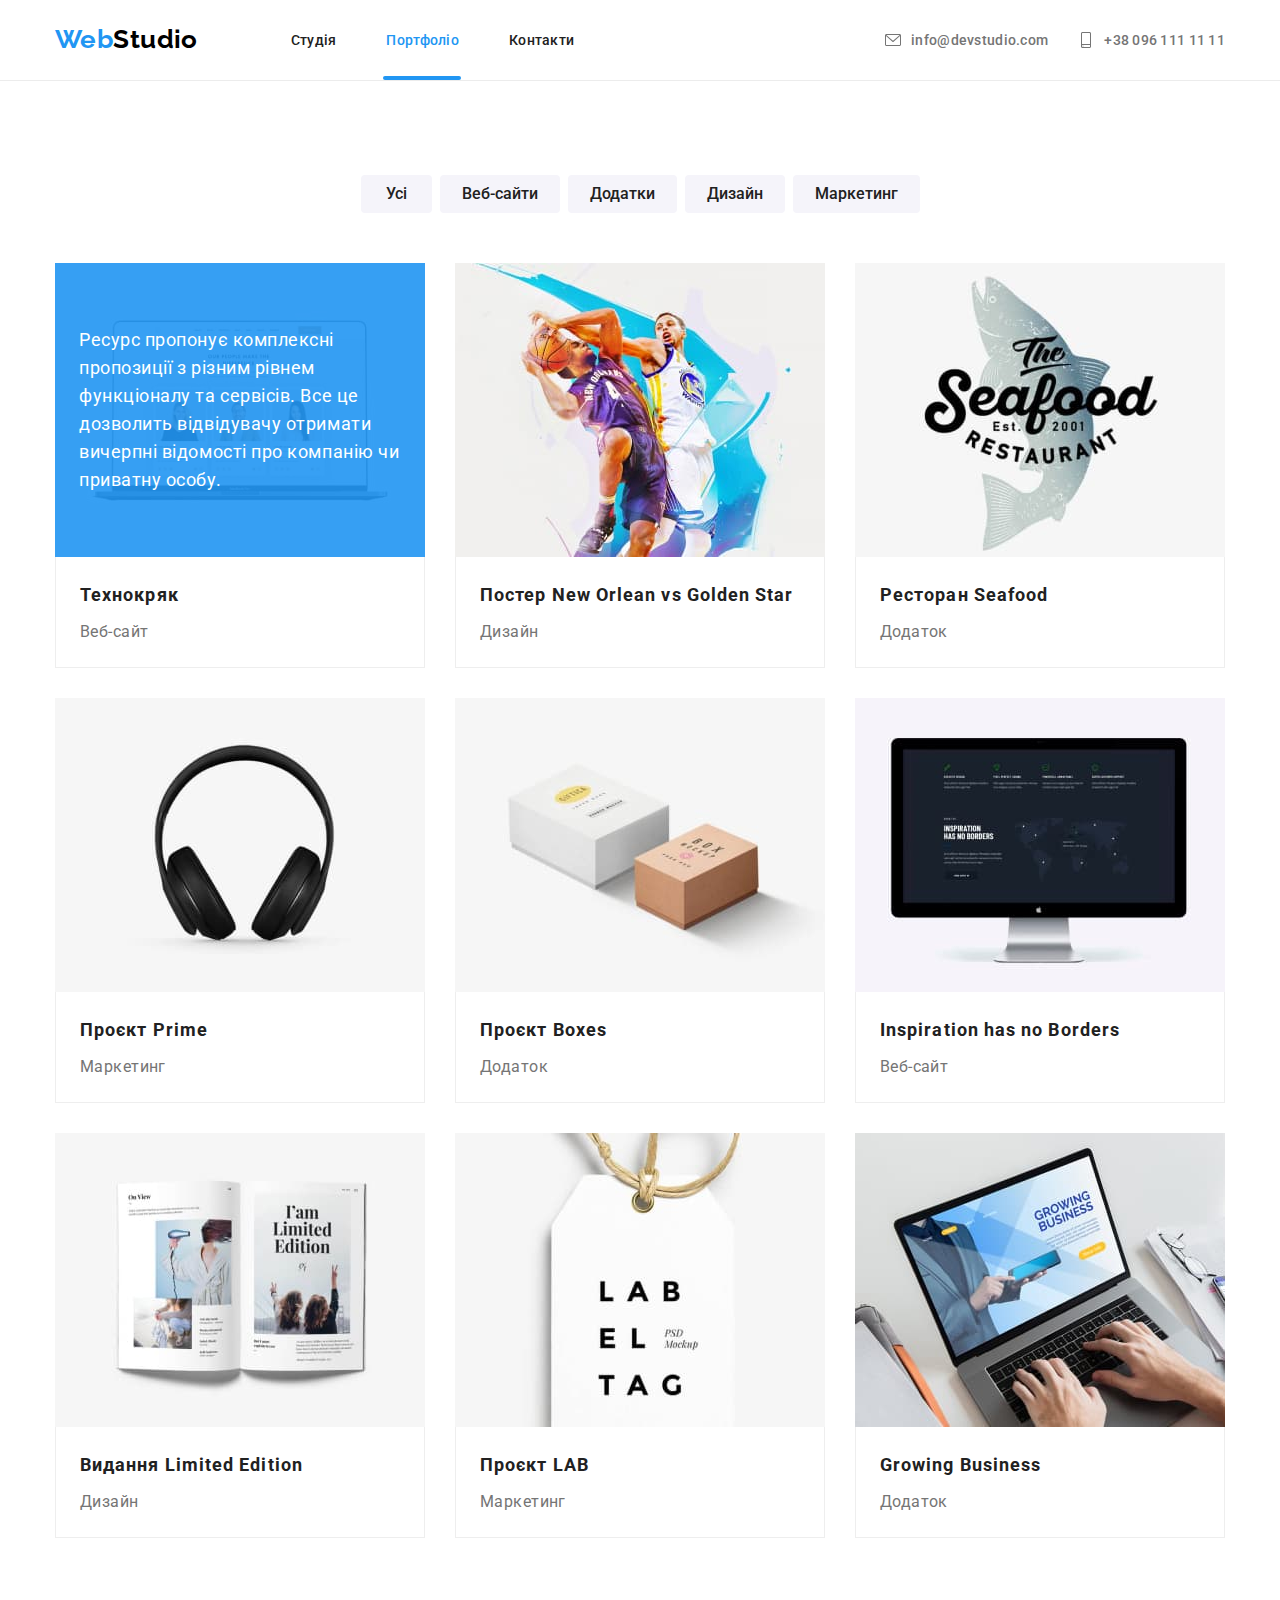
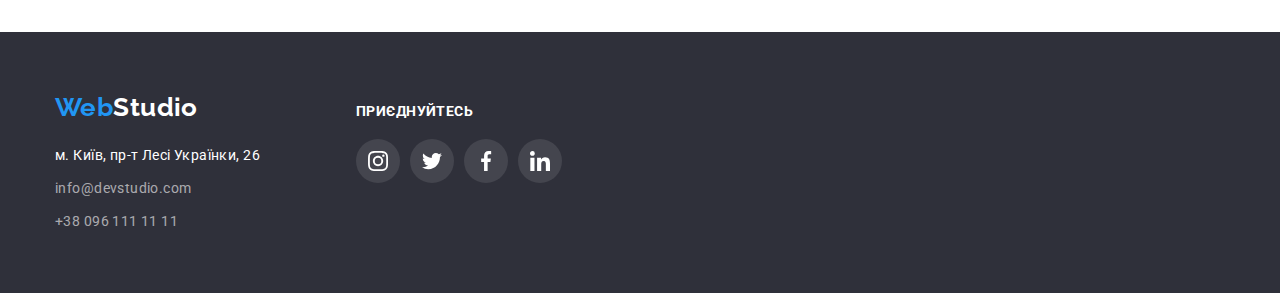
==== portfolio.html @ 4586bd5f "додає позиціювання елементів" ====
<!DOCTYPE html>
<html lang="uk">
    <head>
        <meta charset="UTF-8">
        <meta http-equiv="X-UA-Compatible" content="IE=edge">
        <meta name="viewport" content="width=device-width, initial-scale=1.0">
        <title>Студія</title>
        <link rel="preconnect" href="https://fonts.googleapis.com">
        <link rel="preconnect" href="https://fonts.gstatic.com" crossorigin>
        <link href="https://fonts.googleapis.com/css2?family=Raleway:wght@700&family=Roboto:wght@400;500;700;900&display=swap" rel="stylesheet">
        <!-- Спочатку нормалізатор -->
        <link rel="stylesheet" href="https://cdnjs.cloudflare.com/ajax/libs/modern-normalize/1.0.0/modern-normalize.min.css">
        <!-- Потім ваші стилі --> 
        <link rel="stylesheet" href="./css/styles.css">
    </head>
    
    <body>
        <!--Шапка-->
        <header class="header">
            <div class="container main-nav">
                <nav class="nav">
                    <a class="logo link" href="./index.html">Web<span class="logo-black link">Studio</span></a>
                    <ul class="nav-list list">
                        <li class="item"><a class="nav-link link" href="./index.html">Студія</a></li>
                        <li class="item"><a class="portfolio-link link" href="./portfolio.html">Портфоліо</a></li>
                        <li class="item"><a class="nav-link link" href="">Контакти</a></li>
                    </ul>
                </nav>
                <ul class="contacts-list list">
                    <li class="item">
                        <a class="contacts-link link" href="mailto:info@devstudio.com">
                            <svg class="contacts-svg" width="16" height="12">
                                <use href="./images/icons.svg#icon-envelope"></use>
                            </svg>
                            <span>info@devstudio.com</span>
                        </a>
                    </li>
                    <li class="item">
                        <a class="contacts-link link" href="tel:+380961111111">
                            <svg class="contacts-svg" width="10" height="16">
                                <use href="./images/icons.svg#icon-smartphone"></use>
                            </svg>
                            <span>+38 096 111 11 11</span>
                        </a>
                    </li>
                </ul>
            </div>
        </header>
        
        <!--Унікальний зміст сторінки-->
        <main>
            <section class="portfolio section">
                <div class="container">
                    <h1 class="visually-hidden">Портфоліо</h1>
                    <ul class="portfolio-filter list">
                        <li class="item"><button class="filter-btn-everyone" type="button">Усі</button></li>
                        <li class="item"><button class="filter-btn" type="button">Веб-сайти</button></li>
                        <li class="item"><button class="filter-btn" type="button">Додатки</button></li>
                        <li class="item"><button class="filter-btn" type="button">Дизайн</button></li>
                        <li class="item"><button class="filter-btn" type="button">Маркетинг</button></li>
                    </ul>
                    <ul class="portfolio-list list">
                        <li class="item">
                            <a class="link" href=" ">
                                <img src="./images/portfolio1.jpg" alt="Веб-сайт Технокряк" width="370" height="294">
                                <div class="portfolio-box">Ресурс пропонує комплексні пропозиції з різним рівнем функціоналу та сервісів. Все це дозволить відвідувачу отримати вичерпні відомості про компанію чи приватну особу.
                                </div>
                                <div class="description">
                                    <h2 class="portfolio-title">Технокряк</h2>
                                    <p class="portfolio-text">Веб-сайт</p>
                                </div>
                            </a>
                        </li>
                        <li class="item">
                            <a class="link" href=" ">
                                <img src="./images/portfolio2.jpg" alt="Постер New Orlean vs Golden Star" width="370" height="294">
                                <div class="description">
                                    <h2 class="portfolio-title">Постер New Orlean vs Golden Star</h2>
                                    <p class="portfolio-text">Дизайн</p>
                                </div>
                            </a>
                        </li>
                        <li class="item">
                            <a class="link" href=" ">
                                <img src="./images/portfolio3.jpg" alt="Додаток Ресторан Seafood" width="370" height="294">
                                <div class="description">
                                    <h2 class="portfolio-title">Ресторан Seafood</h2>
                                    <p class="portfolio-text">Додаток</p>
                                </div>    
                            </a>
                        </li>
                        <li class="item">
                            <a class="link" href=" ">
                                <img src="./images/portfolio4.jpg" alt="Проєкт Prime" width="370" height="294">
                                <div class="description">
                                    <h2 class="portfolio-title">Проєкт Prime</h2>
                                    <p class="portfolio-text">Маркетинг</p>
                                </div>
                            </a>
                        </li>
                        <li class="item">
                            <a class="link" href=" ">
                                <img src="./images/portfolio5.jpg" alt="Додаток Проєкт Boxes" width="370" height="294">
                                <div class="description">
                                    <h2 class="portfolio-title">Проєкт Boxes</h2>
                                    <p class="portfolio-text">Додаток</p>
                                </div>   
                            </a>
                        </li>
                        <li class="item">
                            <a class="link" href=" ">
                                <img src="./images/portfolio6.jpg" alt="Веб-сайт Inspiration has no Borders" width="370" height="294">
                                <div class="description">
                                    <h2 class="portfolio-title">Inspiration has no Borders</h2>
                                    <p class="portfolio-text">Веб-сайт</p>
                                </div>
                            </a>
                        </li>
                        <li class="item">
                            <a class="link" href=" ">
                                <img src="./images/portfolio7.jpg" alt="Видання Limited Edition" width="370" height="294">
                                <div class="description">
                                    <h2 class="portfolio-title">Видання Limited Edition</h2>
                                    <p class="portfolio-text">Дизайн</p>
                                </div>
                            </a>
                        </li>
                        <li class="item">
                            <a class="link" href=" ">
                                <img src="./images/portfolio8.jpg" alt="Проєкт LAB" width="370" height="294">
                                <div class="description">
                                    <h2 class="portfolio-title">Проєкт LAB</h2>
                                    <p class="portfolio-text">Маркетинг</p>
                                </div>
                            </a>
                        </li>
                        <li class="item">
                            <a class="link" href=" ">
                                <img src="./images/portfolio9.jpg" alt="Додаток Growing Business" width="370" height="294">
                                <div class="description">
                                    <h2 class="portfolio-title">Growing Business</h2>
                                    <p class="portfolio-text">Додаток</p>
                                </div> 
                            </a>
                        </li>
                    </ul>
                </div>
            </section>  
        </main>
    
        <!--Підвал-->
        <footer class="footer">
            <div class="container">
                <div class="footer-box">
                    <div>
                        <a class="logo link" href="./index.html" >Web<span class="logo-white link">Studio</span></a>
                        <address>
                            <ul class="address-list list">
                                <li class="item">
                                    <a class="address-map-link link" href="https://goo.gl/maps/7WfShjQi5e1JMtdQ9" target="_blank" rel="noopener noreferrer nofollow">м. Київ, пр-т Лесі Українки, 26</a>
                                </li>
                                <li class="item">
                                    <a class="address-link link" href="mailto:info@devstudio.com">info@devstudio.com</a>
                                </li>
                                <li class="item">
                                    <a class="address-link link" href="tel:+380961111111">+38 096 111 11 11</a>
                                </li>
                            </ul>
                        </address>
                    </div>
                    <div class="social">
                        <p class="social-text">
                            ПРИЄДНУЙТЕСЬ
                        </p>
                        <ul class="socialmedia-list list">
                            <li>
                                <a class="socialmedia-link-footer" href=" ">
                                    <svg class="socialmedia-svg" width="20" height="20">
                                        <use href="./images/icons.svg#icon-instagram"></use>
                                    </svg>
                                </a> 
                            </li>
                            <li>
                                <a class="socialmedia-link-footer" href=" ">
                                    <svg class="socialmedia-svg" width="20" height="20">
                                        <use href="./images/icons.svg#icon-twitter"></use>
                                    </svg>
                                </a> 
                            </li>
                            <li>
                                <a class="socialmedia-link-footer" href=" ">
                                    <svg class="socialmedia-svg" width="20" height="20">
                                        <use href="./images/icons.svg#icon-facebook"></use>
                                    </svg>
                                </a>
                            </li>
                            <li>
                                <a class="socialmedia-link-footer" href=" ">
                                    <svg class="socialmedia-svg" width="20" height="20">
                                        <use href="./images/icons.svg#icon-linkedin"></use>
                                    </svg>
                                </a>
                            </li>
                        </ul>
                    </div>
                </div>
            </div>
        </footer>
    </body>
</html>
---- css/styles.css ----
/*GENERAL STYLES*/

:root {
    --primary-text-color: #757575;
    --title-text-color: #212121;
    --accent-color: #2196F3;
    --primary-background-color: #FFFFFF;
}

html {
	box-sizing: border-box;
}

*,
*::after,
*::before {
	box-sizing: inherit;
}

.list {
	list-style: none;
	padding-left: 0;
	margin: 0;
}

.link {
	text-decoration: none;
	color: inherit;
}

.link:hover,
.link:focus {
    color: var(--accent-color);
}

img {
	display: block;
	max-width: 100%;
	height: auto;
}

h1, h2, h3, ul, p {
    margin-top: 0;
    margin-bottom: 0;
}

body {
    font-family: 'Roboto', sans-serif;
    font-size: 14px;
    letter-spacing: 0.03em;
    color: var(--primary-text-color);
    background-color: var(--primary-background-color);
}

.section {
    padding-top: 94px;
    padding-bottom: 94px;
}

.container {
    width: 1200px;
    margin: 0 auto;
    padding: 0 15px;
  }

.visually-hidden {
    position: absolute;
    width: 1px;
    height: 1px;
    margin: -1px;
    border: 0;
    padding: 0;
    
    white-space: nowrap;
    clip-path: inset(100%);
    clip: rect(0 0 0 0);
    overflow: hidden;
  }

/*HEADER*/

.header {
    border-bottom: 1px solid #ECECEC;
}

.main-nav {
    display: flex;
    align-items: center;
}

.nav {
    display: flex;
    align-items: center;
    }

.header .logo {
    display: block;
    padding-top: 24px;
    padding-bottom: 25px;
    
    font-family: 'Raleway', sans-serif;
    font-weight: 700;
    font-size: 26px;
    line-height: calc(31/26);
    color: var(--accent-color);
}

.logo-black {
    font-family: 'Raleway', sans-serif;
    font-weight: 700;
    font-size: 26px;
    line-height: calc(31/26);
    color: #000000;
}

.nav-list {
    display: flex;
    margin-left: 93px;
}

.nav-list .item:not(:last-child) {
    margin-right: 50px;
}

.current-link {
    display: block;
    position: relative;
    
    padding-top: 32px;
    padding-bottom: 32px;
    
    font-weight: 500;
    line-height: calc(16/14);
    letter-spacing: 0.02em;
    color: var(--accent-color);
}

.current-link::after {
    display: inline-block;
    position: absolute;
    content: "";
    top: 76px;
    left: -2px;

    width: 48px;
    height: 4px;
    background-color: var(--accent-color);
    border-radius: 2px;
}

.portfolio-link {
    display: block;
    position: relative;
    
    padding-top: 32px;
    padding-bottom: 32px;
    
    font-weight: 500;
    line-height: calc(16/14);
    letter-spacing: 0.02em;
    color: var(--accent-color);
}

.portfolio-link::after {
    display: inline-block;
    position: absolute;
    content: "";
    top: 76px;
    left: -3px;

    width: 78px;
    height: 4px;
    background-color: var(--accent-color);
    border-radius: 2px;
}

.nav-link {
    display: block;
    padding-top: 32px;
    padding-bottom: 32px;
    
    font-weight: 500;
    line-height: calc(16/14);
    letter-spacing: 0.02em;
    color: var(--title-text-color);
}

.contacts-list {
    display: flex;
    margin-left: auto;
}

.contacts-list .item + .item {
    margin-left: 30px;
}

.contacts-link {
    display: flex;
    align-items: center;
    gap: 10px;
    padding-top: 32px;
    padding-bottom: 32px;
    
    font-weight: 500;
    line-height: calc(16/14);
    letter-spacing: 0.02em;
    color: var(--primary-text-color);
}

.contacts-svg {
    fill: currentColor;
    width: 16px;
    height: 16px;
}

/*HERO*/

.hero {
    padding-top: 200px;
    padding-bottom: 200px;

    max-width: 1600px;
    height: 600px;
    margin-left: auto;
    margin-right: auto;
    background-image: linear-gradient(
        to right, 
        rgba(47, 48, 58, 0.4),
        rgba(47, 48, 58, 0.4)
        ), 
        url(../images/overlay.jpg);

    background-color: #2F303A;
}

.hero-title {
    width: 696px;
    margin-left: auto;
    margin-right: auto;
    margin-bottom: 30px;
   
    font-weight: 900;
    font-size: 44px;
    line-height: calc(60/44);
    text-align: center;
    letter-spacing: 0.06em;
    text-transform: uppercase;
    color: var(--primary-background-color);
}

.hero-btn {
    margin-left: auto;
    margin-right: auto;
    padding-top: 10px;
    padding-bottom: 10px;
    padding-left: 32px;
    padding-right: 32px;

    display: flex;
    align-items: center;
    justify-content: center;
            
    font-family: 'Roboto', sans-serif;
    font-weight: 700;
    font-size: 16px;
    line-height: calc(30/16);
    text-align: center;
    letter-spacing: 0.06em;
    color: var(--primary-background-color);
    background: var(--accent-color);
    cursor: pointer;

    box-shadow: 0px 4px 4px rgba(0, 0, 0, 0.15);
    border-radius: 4px;
    border: 0 solid transparent;
}

.hero-btn:hover, 
.hero-btn:focus {
    background: #188CE8;
    box-shadow: 0px 4px 4px rgba(0, 0, 0, 0.15);
    border-radius: 4px;
}

/*BENEFITS*/

.benefits {
    background: var(--primary-background-color);
    padding-top: 94px;
}

.benefits-list {
    display: flex;
}

.benefits-list .item:not(:last-child) {
    margin-right: 30px;
}

.benefits-box {
    display: flex;
    align-items: center;
    justify-content: center;
    width: 270px;
    height: 120px;
    margin-bottom: 30px;
    background-color: #F5F4FA;
    border-radius: 4px;
}

.benefits-title {
    margin-bottom: 10px;
    font-weight: 700;
    font-size: 14px;
    line-height: calc(16/14);
    text-transform: uppercase;
    color: var(--title-text-color);
}

.benefits-text {
    line-height: 171%;
    letter-spacing: 0.03em;
}

/*ACTIVITY*/

.activity {
    background: var(--primary-background-color);
}

.activity-title {
    margin-bottom: 50px;
    
    font-weight: 700;
    font-size: 36px;
    line-height: calc(42/36);
    text-align: center;
    color: var(--title-text-color);
}

.activity-list {
    display: flex;
    justify-content: space-between;
}

.activity-list .item {
    position: relative;
}

.activity-description {
    position: absolute;
    width: 370px;
    height: 70px;
    top: 224px;
    padding-top: 27px;

    font-weight: 700;
    line-height: calc(16/14);
    text-align: center;
    text-transform: uppercase;

    color: var(--primary-background-color);
    background-color: rgba(47, 48, 58, 0.8);
}

/*TEAM*/

.team {
    background: #F5F4FA;
}

.team-title {
    margin-bottom: 50px;
    
    font-weight: 700;
    font-size: 36px;
    line-height: calc(42/36);
    text-align: center;
    color: var(--title-text-color);
}

.team-list {
    display: flex;
    justify-content: space-between;
}

.team-list .description {
    padding-top: 30px;
    padding-bottom: 30px;
    background: var(--primary-background-color);
    box-shadow: 0px 1px 3px rgba(0, 0, 0, 0.12), 0px 1px 1px rgba(0, 0, 0, 0.14), 0px 2px 1px rgba(0, 0, 0, 0.2);
    border-radius: 0px 0px 4px 4px;
    border-top: none;
}

.team-list-title {
    margin-bottom: 10px;
    font-weight: 500;
    font-size: 16px;
    line-height: calc(19/16);
    text-align: center;
    color: var(--title-text-color);
}

.team-list-text {
    margin-bottom: 16px;
    font-size: 16px;
    line-height: calc(19/16);
    text-align: center;
}

.socialmedia-list {
    display: flex;
    justify-content: center;
    gap: 10px;
}

.socialmedia-link {
    display: flex;
    width: 44px;
    height: 44px;
    align-items: center;
    justify-content: center;
    color: #AFB1B8;
    border: none;
    border-radius: 50%; 
}

.socialmedia-link:hover,
.socialmedia-link:focus {
    color: var(--primary-background-color); 
    background-color: var(--accent-color);
}

.socialmedia-svg {
    fill: currentColor;
}

/*CLIENTS*/

.clients {
    background: var(--primary-background-color);
}

.clients-title {
    margin-bottom: 50px;
    font-weight: 700;
    font-size: 36px;
    line-height: calc(42/36);
    text-align: center;
    color: var(--title-text-color);
}

.clients-list {
    display: flex;
    flex-wrap: wrap;
    gap: 30px;
}

.clients-list .item {
    flex-basis: calc((100% - 5 * 30px) / 6);
}

.clients-link {
    display: flex;
    width: 170px;
    height: 92px;
    align-items: center;
    justify-content: center;
    color: #AFB1B8;
    border: 1px solid #AFB1B8;
    border-radius: 4px; 
}

.clients-svg {
    fill: currentColor;
}

.clients-link:hover,
.clients-link:focus {
    color: var(--accent-color);
    border: 1px solid var(--accent-color); 
}

/*PORTFOLIO*/

.portfolio {
    background: var(--primary-background-color);
}

.portfolio-filter {
    display: flex;
    justify-content: center;
    margin-bottom: 50px;
}

.portfolio-filter .item:not(:last-child) {
    margin-right: 8px;
}

.filter-btn-everyone {
    padding: 6px 25px;
    
    font-family: 'Roboto', sans-serif;
    font-weight: 500;
    font-size: 16px;
    line-height: calc(26/16);
    text-align: center;
    color: var(--title-text-color);
    background: #F5F4FA;
    cursor: pointer;
    
    border: 0 solid transparent;
    border-radius: 4px;
}

.filter-btn {
    padding: 6px 22px;
    
    font-family: 'Roboto', sans-serif;
    font-weight: 500;
    font-size: 16px;
    line-height: calc(26/16);
    text-align: center;
    color: var(--title-text-color);
    background: #F5F4FA;
    cursor: pointer;
    
    border: 0 solid transparent;
    border-radius: 4px;
}

.filter-btn-everyone:hover,
.filter-btn-everyone:focus, 
.filter-btn:hover, 
.filter-btn:focus {
    color: var(--primary-background-color);
    background: var(--accent-color);
    box-shadow: 0px 3px 1px rgba(0, 0, 0, 0.1), 0px 1px 2px rgba(0, 0, 0, 0.08), 0px 2px 2px rgba(0, 0, 0, 0.12);
    border-radius: 4px;
}

.portfolio-list {
    display: flex;
    flex-wrap: wrap;
    gap: 30px;
}

.portfolio-list .item {
    position: relative;
    flex-basis: calc((100% - 2 * 30px) / 3);
}

.portfolio-box {
    position: absolute;
    width: 370px;
    height: 294px;
    top: 0;
    left: 0;
    padding: 63px 24px;

    font-weight: 400;
    font-size: 18px;
    line-height: calc(28/18);
    letter-spacing: 0.03em;
    color: var(--primary-background-color);
    background-color: rgba(33, 150, 243, 0.9);;
}

.portfolio-list .item:hover,
.portfolio-list .item:focus {
    box-shadow: 0px 1px 1px rgba(0, 0, 0, 0.12), 0px 4px 4px rgba(0, 0, 0, 0.06), 1px 4px 6px rgba(0, 0, 0, 0.16);
}

.portfolio-list .description {
    padding: 20px 24px;
    border: 1px solid #EEEEEE;
    border-top: none;
}

.portfolio-title {
    margin-bottom: 4px;
        
    font-weight: 700;
    font-size: 18px;
    line-height: calc(36/18);
    letter-spacing: 0.06em;
    color: var(--title-text-color);
}

.portfolio-text {
    font-size: 16px;
    line-height: calc(30/16);
    color: var(--primary-text-color);
}

/*FOOTER*/

.footer {
    background: #2F303A;
    padding-top: 60px;
    padding-bottom: 60px;
}

.footer-box {
    display: flex;
    align-items: baseline;
    gap: 70px;
}

.footer .logo {
    display: block;
    margin-bottom: 20px;
    
    font-family: 'Raleway', sans-serif;
    font-weight: 700;
    font-size: 26px;
    line-height: calc(31/26);
    color: var(--accent-color);
}

.logo-white {
    font-family: 'Raleway', sans-serif;
    font-weight: 700;
    font-size: 26px;
    line-height: calc(31/26);
    color: var(--primary-background-color);
}

.address-list .item {
    width: 231px;
}

.address-list .item:not(:last-child) {
    margin-bottom: 9px;
}

.address-map-link {
    font-style: normal;
    line-height: calc(24/14);
    color: var(--primary-background-color);
}

.address-link {
    font-style: normal;
    line-height: calc(24/14);
    color: rgba(255, 255, 255, 0.6);
}

.social-text {
    margin-bottom: 20px;
    font-weight: 700;
    font-size: 14px;
    line-height: calc(16/14);
    letter-spacing: 0.03em;
    text-transform: uppercase;
    color: #FFFFFF;
}

.socialmedia-link-footer {
    display: flex;
    width: 44px;
    height: 44px;
    align-items: center;
    justify-content: center;
    color: var(--primary-background-color);
    background-color: rgba(255, 255, 255, 0.1);
    border: none;
    border-radius: 50%; 
}

.socialmedia-link-footer:hover,
.socialmedia-link-footer:focus {
    color: var(--primary-background-color); 
    background-color: var(--accent-color);
}
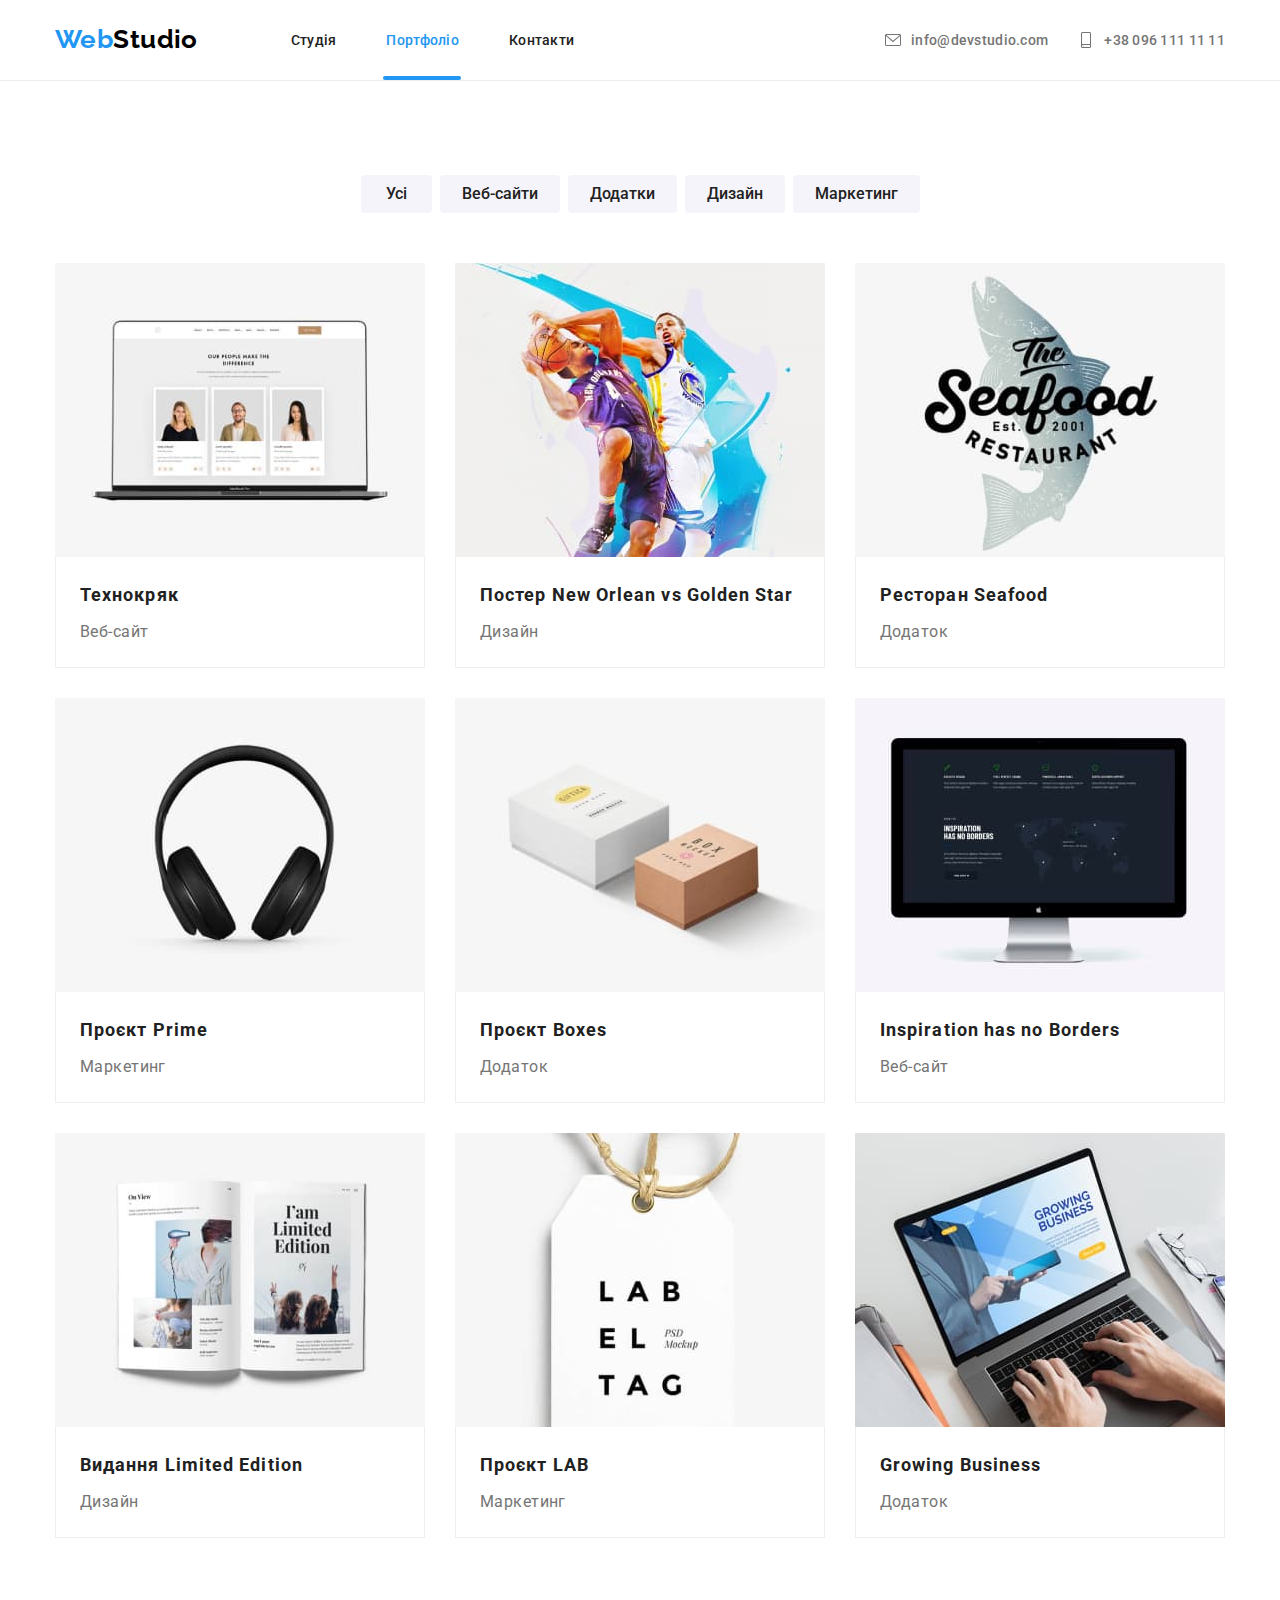
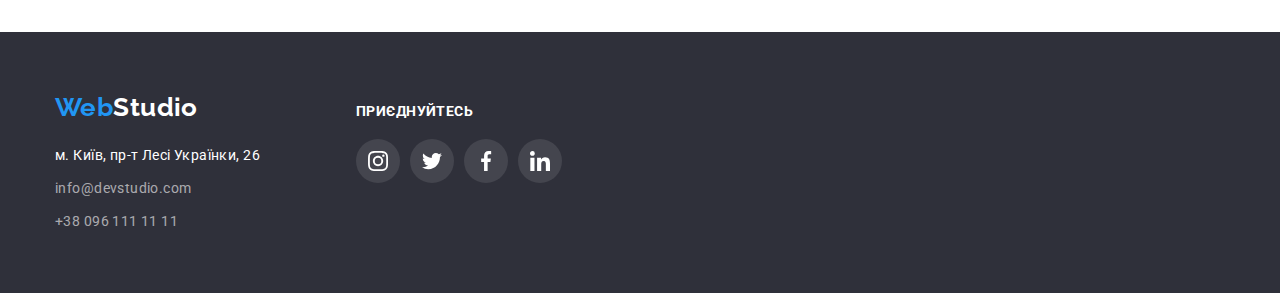
==== commit a7df5dc4: "додає переходи" ====
--- a/portfolio.html
+++ b/portfolio.html
@@ -53,7 +53,7 @@
                 <div class="container">
                     <h1 class="visually-hidden">Портфоліо</h1>
                     <ul class="portfolio-filter list">
-                        <li class="item"><button class="filter-btn-everyone" type="button">Усі</button></li>
+                        <li class="item"><button class="filter-btn everyone" type="button">Усі</button></li>
                         <li class="item"><button class="filter-btn" type="button">Веб-сайти</button></li>
                         <li class="item"><button class="filter-btn" type="button">Додатки</button></li>
                         <li class="item"><button class="filter-btn" type="button">Дизайн</button></li>
@@ -62,8 +62,10 @@
                     <ul class="portfolio-list list">
                         <li class="item">
                             <a class="link" href=" ">
-                                <img src="./images/portfolio1.jpg" alt="Веб-сайт Технокряк" width="370" height="294">
-                                <div class="portfolio-box">Ресурс пропонує комплексні пропозиції з різним рівнем функціоналу та сервісів. Все це дозволить відвідувачу отримати вичерпні відомості про компанію чи приватну особу.
+                                <div class="portfolio-thumb">
+                                    <img src="./images/portfolio1.jpg" alt="Веб-сайт Технокряк" width="370" height="294">
+                                    <div class="portfolio-overlay">Ресурс пропонує комплексні пропозиції з різним рівнем функціоналу та сервісів. Все це дозволить відвідувачу отримати вичерпні відомості про компанію чи приватну особу.
+                                    </div>
                                 </div>
                                 <div class="description">
                                     <h2 class="portfolio-title">Технокряк</h2>
@@ -73,7 +75,11 @@
                         </li>
                         <li class="item">
                             <a class="link" href=" ">
-                                <img src="./images/portfolio2.jpg" alt="Постер New Orlean vs Golden Star" width="370" height="294">
+                                <div class="portfolio-thumb">
+                                    <img src="./images/portfolio2.jpg" alt="Постер New Orlean vs Golden Star" width="370" height="294">
+                                    <div class="portfolio-overlay">Ресурс пропонує комплексні пропозиції з різним рівнем функціоналу та сервісів. Все це дозволить відвідувачу отримати вичерпні відомості про компанію чи приватну особу.
+                                    </div>
+                                </div>
                                 <div class="description">
                                     <h2 class="portfolio-title">Постер New Orlean vs Golden Star</h2>
                                     <p class="portfolio-text">Дизайн</p>
@@ -82,7 +88,11 @@
                         </li>
                         <li class="item">
                             <a class="link" href=" ">
-                                <img src="./images/portfolio3.jpg" alt="Додаток Ресторан Seafood" width="370" height="294">
+                                <div class="portfolio-thumb">
+                                    <img src="./images/portfolio3.jpg" alt="Додаток Ресторан Seafood" width="370" height="294">
+                                    <div class="portfolio-overlay">Ресурс пропонує комплексні пропозиції з різним рівнем функціоналу та сервісів. Все це дозволить відвідувачу отримати вичерпні відомості про компанію чи приватну особу.
+                                    </div>
+                                </div>
                                 <div class="description">
                                     <h2 class="portfolio-title">Ресторан Seafood</h2>
                                     <p class="portfolio-text">Додаток</p>
@@ -91,7 +101,11 @@
                         </li>
                         <li class="item">
                             <a class="link" href=" ">
-                                <img src="./images/portfolio4.jpg" alt="Проєкт Prime" width="370" height="294">
+                                <div class="portfolio-thumb">
+                                    <img src="./images/portfolio4.jpg" alt="Проєкт Prime" width="370" height="294">
+                                    <div class="portfolio-overlay">Ресурс пропонує комплексні пропозиції з різним рівнем функціоналу та сервісів. Все це дозволить відвідувачу отримати вичерпні відомості про компанію чи приватну особу.
+                                    </div>
+                                </div>
                                 <div class="description">
                                     <h2 class="portfolio-title">Проєкт Prime</h2>
                                     <p class="portfolio-text">Маркетинг</p>
@@ -100,7 +114,11 @@
                         </li>
                         <li class="item">
                             <a class="link" href=" ">
-                                <img src="./images/portfolio5.jpg" alt="Додаток Проєкт Boxes" width="370" height="294">
+                                <div class="portfolio-thumb">
+                                    <img src="./images/portfolio5.jpg" alt="Додаток Проєкт Boxes" width="370" height="294">
+                                    <div class="portfolio-overlay">Ресурс пропонує комплексні пропозиції з різним рівнем функціоналу та сервісів. Все це дозволить відвідувачу отримати вичерпні відомості про компанію чи приватну особу.
+                                    </div>
+                                </div>
                                 <div class="description">
                                     <h2 class="portfolio-title">Проєкт Boxes</h2>
                                     <p class="portfolio-text">Додаток</p>
@@ -109,7 +127,11 @@
                         </li>
                         <li class="item">
                             <a class="link" href=" ">
-                                <img src="./images/portfolio6.jpg" alt="Веб-сайт Inspiration has no Borders" width="370" height="294">
+                                <div class="portfolio-thumb">
+                                    <img src="./images/portfolio6.jpg" alt="Веб-сайт Inspiration has no Borders" width="370" height="294">
+                                    <div class="portfolio-overlay">Ресурс пропонує комплексні пропозиції з різним рівнем функціоналу та сервісів. Все це дозволить відвідувачу отримати вичерпні відомості про компанію чи приватну особу.
+                                    </div>
+                                </div>
                                 <div class="description">
                                     <h2 class="portfolio-title">Inspiration has no Borders</h2>
                                     <p class="portfolio-text">Веб-сайт</p>
@@ -118,7 +140,11 @@
                         </li>
                         <li class="item">
                             <a class="link" href=" ">
-                                <img src="./images/portfolio7.jpg" alt="Видання Limited Edition" width="370" height="294">
+                                <div class="portfolio-thumb">
+                                    <img src="./images/portfolio7.jpg" alt="Видання Limited Edition" width="370" height="294">
+                                    <div class="portfolio-overlay">Ресурс пропонує комплексні пропозиції з різним рівнем функціоналу та сервісів. Все це дозволить відвідувачу отримати вичерпні відомості про компанію чи приватну особу.
+                                    </div>
+                                </div>
                                 <div class="description">
                                     <h2 class="portfolio-title">Видання Limited Edition</h2>
                                     <p class="portfolio-text">Дизайн</p>
@@ -127,7 +153,11 @@
                         </li>
                         <li class="item">
                             <a class="link" href=" ">
-                                <img src="./images/portfolio8.jpg" alt="Проєкт LAB" width="370" height="294">
+                                <div class="portfolio-thumb">
+                                    <img src="./images/portfolio8.jpg" alt="Проєкт LAB" width="370" height="294">
+                                    <div class="portfolio-overlay">Ресурс пропонує комплексні пропозиції з різним рівнем функціоналу та сервісів. Все це дозволить відвідувачу отримати вичерпні відомості про компанію чи приватну особу.
+                                    </div>
+                                </div>
                                 <div class="description">
                                     <h2 class="portfolio-title">Проєкт LAB</h2>
                                     <p class="portfolio-text">Маркетинг</p>
@@ -136,7 +166,11 @@
                         </li>
                         <li class="item">
                             <a class="link" href=" ">
-                                <img src="./images/portfolio9.jpg" alt="Додаток Growing Business" width="370" height="294">
+                                <div class="portfolio-thumb">
+                                    <img src="./images/portfolio9.jpg" alt="Додаток Growing Business" width="370" height="294">
+                                    <div class="portfolio-overlay">Ресурс пропонує комплексні пропозиції з різним рівнем функціоналу та сервісів. Все це дозволить відвідувачу отримати вичерпні відомості про компанію чи приватну особу.
+                                    </div>
+                                </div>
                                 <div class="description">
                                     <h2 class="portfolio-title">Growing Business</h2>
                                     <p class="portfolio-text">Додаток</p>
@@ -174,28 +208,28 @@
                         </p>
                         <ul class="socialmedia-list list">
                             <li>
-                                <a class="socialmedia-link-footer" href=" ">
+                                <a class="socialmedia-link group" href=" ">
                                     <svg class="socialmedia-svg" width="20" height="20">
                                         <use href="./images/icons.svg#icon-instagram"></use>
                                     </svg>
                                 </a> 
                             </li>
                             <li>
-                                <a class="socialmedia-link-footer" href=" ">
+                                <a class="socialmedia-link group" href=" ">
                                     <svg class="socialmedia-svg" width="20" height="20">
                                         <use href="./images/icons.svg#icon-twitter"></use>
                                     </svg>
                                 </a> 
                             </li>
                             <li>
-                                <a class="socialmedia-link-footer" href=" ">
+                                <a class="socialmedia-link group" href=" ">
                                     <svg class="socialmedia-svg" width="20" height="20">
                                         <use href="./images/icons.svg#icon-facebook"></use>
                                     </svg>
                                 </a>
                             </li>
                             <li>
-                                <a class="socialmedia-link-footer" href=" ">
+                                <a class="socialmedia-link group" href=" ">
                                     <svg class="socialmedia-svg" width="20" height="20">
                                         <use href="./images/icons.svg#icon-linkedin"></use>
                                     </svg>
--- a/css/styles.css
+++ b/css/styles.css
@@ -26,11 +26,15 @@
 .link {
 	text-decoration: none;
 	color: inherit;
+    transition-property: color;
+    transition-duration: 250ms;
+    transition-timing-function: cubic-bezier(0.4, 0, 0.2, 1);
 }
 
 .link:hover,
 .link:focus {
     color: var(--accent-color);
+
 }
 
 img {
@@ -216,20 +220,19 @@
 /*HERO*/
 
 .hero {
-    padding-top: 200px;
-    padding-bottom: 200px;
-
     max-width: 1600px;
     height: 600px;
     margin-left: auto;
     margin-right: auto;
+    padding-top: 200px;
+    padding-bottom: 200px;
+
     background-image: linear-gradient(
         to right, 
         rgba(47, 48, 58, 0.4),
         rgba(47, 48, 58, 0.4)
         ), 
         url(../images/overlay.jpg);
-
     background-color: #2F303A;
 }
 
@@ -267,19 +270,20 @@
     text-align: center;
     letter-spacing: 0.06em;
     color: var(--primary-background-color);
-    background: var(--accent-color);
+    background-color: var(--accent-color);
     cursor: pointer;
 
     box-shadow: 0px 4px 4px rgba(0, 0, 0, 0.15);
     border-radius: 4px;
     border: 0 solid transparent;
+    border-radius: 4px;
+
+    transition: background-color 250ms cubic-bezier(0.4, 0, 0.2, 1);
 }
 
 .hero-btn:hover, 
 .hero-btn:focus {
-    background: #188CE8;
-    box-shadow: 0px 4px 4px rgba(0, 0, 0, 0.15);
-    border-radius: 4px;
+    background-color: #188CE8;
 }
 
 /*BENEFITS*/
@@ -366,7 +370,7 @@
 /*TEAM*/
 
 .team {
-    background: #F5F4FA;
+    background-color: #F5F4FA;
 }
 
 .team-title {
@@ -423,7 +427,9 @@
     justify-content: center;
     color: #AFB1B8;
     border: none;
-    border-radius: 50%; 
+    border-radius: 50%;
+    
+    transition: color 250ms cubic-bezier(0.4, 0, 0.2, 1), background-color 250ms cubic-bezier(0.4, 0, 0.2, 1);
 }
 
 .socialmedia-link:hover,
@@ -469,7 +475,9 @@
     justify-content: center;
     color: #AFB1B8;
     border: 1px solid #AFB1B8;
-    border-radius: 4px; 
+    border-radius: 4px;
+    
+    transition: color 250ms cubic-bezier(0.4, 0, 0.2, 1), border 250ms cubic-bezier(0.4, 0, 0.2, 1);
 }
 
 .clients-svg {
@@ -485,7 +493,7 @@
 /*PORTFOLIO*/
 
 .portfolio {
-    background: var(--primary-background-color);
+    background-color: var(--primary-background-color);
 }
 
 .portfolio-filter {
@@ -498,8 +506,8 @@
     margin-right: 8px;
 }
 
-.filter-btn-everyone {
-    padding: 6px 25px;
+.filter-btn {
+    padding: 6px 22px;
     
     font-family: 'Roboto', sans-serif;
     font-weight: 500;
@@ -507,37 +515,24 @@
     line-height: calc(26/16);
     text-align: center;
     color: var(--title-text-color);
-    background: #F5F4FA;
-    cursor: pointer;
-    
+    
+    background-color: #F5F4FA;
     border: 0 solid transparent;
     border-radius: 4px;
-}
-
-.filter-btn {
-    padding: 6px 22px;
-    
-    font-family: 'Roboto', sans-serif;
-    font-weight: 500;
-    font-size: 16px;
-    line-height: calc(26/16);
-    text-align: center;
-    color: var(--title-text-color);
-    background: #F5F4FA;
     cursor: pointer;
-    
-    border: 0 solid transparent;
-    border-radius: 4px;
-}
-
-.filter-btn-everyone:hover,
-.filter-btn-everyone:focus, 
+
+    transition: color 250ms cubic-bezier(0.4, 0, 0.2, 1), background-color 250ms cubic-bezier(0.4, 0, 0.2, 1), box-shadow 250ms cubic-bezier(0.4, 0, 0.2, 1);
+}
+
+.filter-btn.everyone {
+    padding: 6px 25px;
+}
+
 .filter-btn:hover, 
 .filter-btn:focus {
     color: var(--primary-background-color);
-    background: var(--accent-color);
+    background-color: var(--accent-color);
     box-shadow: 0px 3px 1px rgba(0, 0, 0, 0.1), 0px 1px 2px rgba(0, 0, 0, 0.08), 0px 2px 2px rgba(0, 0, 0, 0.12);
-    border-radius: 4px;
 }
 
 .portfolio-list {
@@ -547,11 +542,18 @@
 }
 
 .portfolio-list .item {
+    flex-basis: calc((100% - 2 * 30px) / 3);
+    transition: box-shadow 250ms cubic-bezier(0.4, 0, 0.2, 1);
+}
+
+.portfolio-thumb {
     position: relative;
-    flex-basis: calc((100% - 2 * 30px) / 3);
-}
-
-.portfolio-box {
+    width: 370px;
+    height: 294px;
+    overflow: hidden;
+}
+
+.portfolio-overlay {
     position: absolute;
     width: 370px;
     height: 294px;
@@ -564,7 +566,14 @@
     line-height: calc(28/18);
     letter-spacing: 0.03em;
     color: var(--primary-background-color);
-    background-color: rgba(33, 150, 243, 0.9);;
+    background-color: rgba(33, 150, 243, 0.9);
+
+    transform: translateY(100%);
+    transition: transform 250ms cubic-bezier(0.4, 0, 0.2, 1);
+}
+
+.portfolio-list .item:hover .portfolio-overlay {
+    transform: translateY(0);
 }
 
 .portfolio-list .item:hover,
@@ -657,20 +666,73 @@
     color: #FFFFFF;
 }
 
-.socialmedia-link-footer {
-    display: flex;
-    width: 44px;
-    height: 44px;
+.socialmedia-link.group {
+    color: var(--primary-background-color);
+    background-color: rgba(255, 255, 255, 0.1);
+    transition-property: background-color;
+    transition-duration: 250ms;
+    transition-timing-function: cubic-bezier(0.4, 0, 0.2, 1);
+}
+
+.socialmedia-link.group:hover,
+.socialmedia-link.group:focus {
+    background-color: var(--accent-color);
+}
+
+/* MODAL WINDOW */
+
+.backdrop {
+    position: fixed;
+    top: 0;
+    left: 0;
+    width: 100%;
+    height: 100%;
+    background-color: rgba(0, 0, 0, 0.2);
+    opacity: 1;
+    transition: opacity 500ms cubic-bezier(0.4, 0, 0.2, 1);
+}
+
+.backdrop.is-hidden {
+    opacity: 0;
+    pointer-events: none;
+}
+
+.backdrop.is-hidden .modal {
+    transform: translate(-50%, -50%) scale(0.9);
+    opacity: 0;
+}
+
+.modal {
+    position: absolute;
+    top: 50%;
+    left: 50%;
+    transform: translate(-50%, -50%) scale(1);
+    width: 528px;
+    height: 581px;
+    
+    background-color: var(--primary-background-color);
+    box-shadow: 0px 1px 3px rgba(0, 0, 0, 0.12), 0px 1px 1px rgba(0, 0, 0, 0.14), 0px 2px 1px rgba(0, 0, 0, 0.2);
+    border-radius: 4px;
+    opacity: 1;
+
+    transition: transform 2500ms cubic-bezier(0.4, 0, 0.2, 1), opacity 2500ms cubic-bezier(0.4, 0, 0.2, 1);
+}
+
+.modal-close {
+    position: absolute;
+    top: 8px;
+    right: 8px;
+
+    display: flex;
+    width: 30px;
+    height: 30px;
     align-items: center;
     justify-content: center;
-    color: var(--primary-background-color);
-    background-color: rgba(255, 255, 255, 0.1);
-    border: none;
-    border-radius: 50%; 
-}
-
-.socialmedia-link-footer:hover,
-.socialmedia-link-footer:focus {
-    color: var(--primary-background-color); 
-    background-color: var(--accent-color);
-}
+    color: #000000;
+    background-color: var(--primary-background-color);
+    border: 1px solid rgba(0, 0, 0, 0.1);
+}
+
+.modal-close-svg {
+    fill: currentColor;
+}